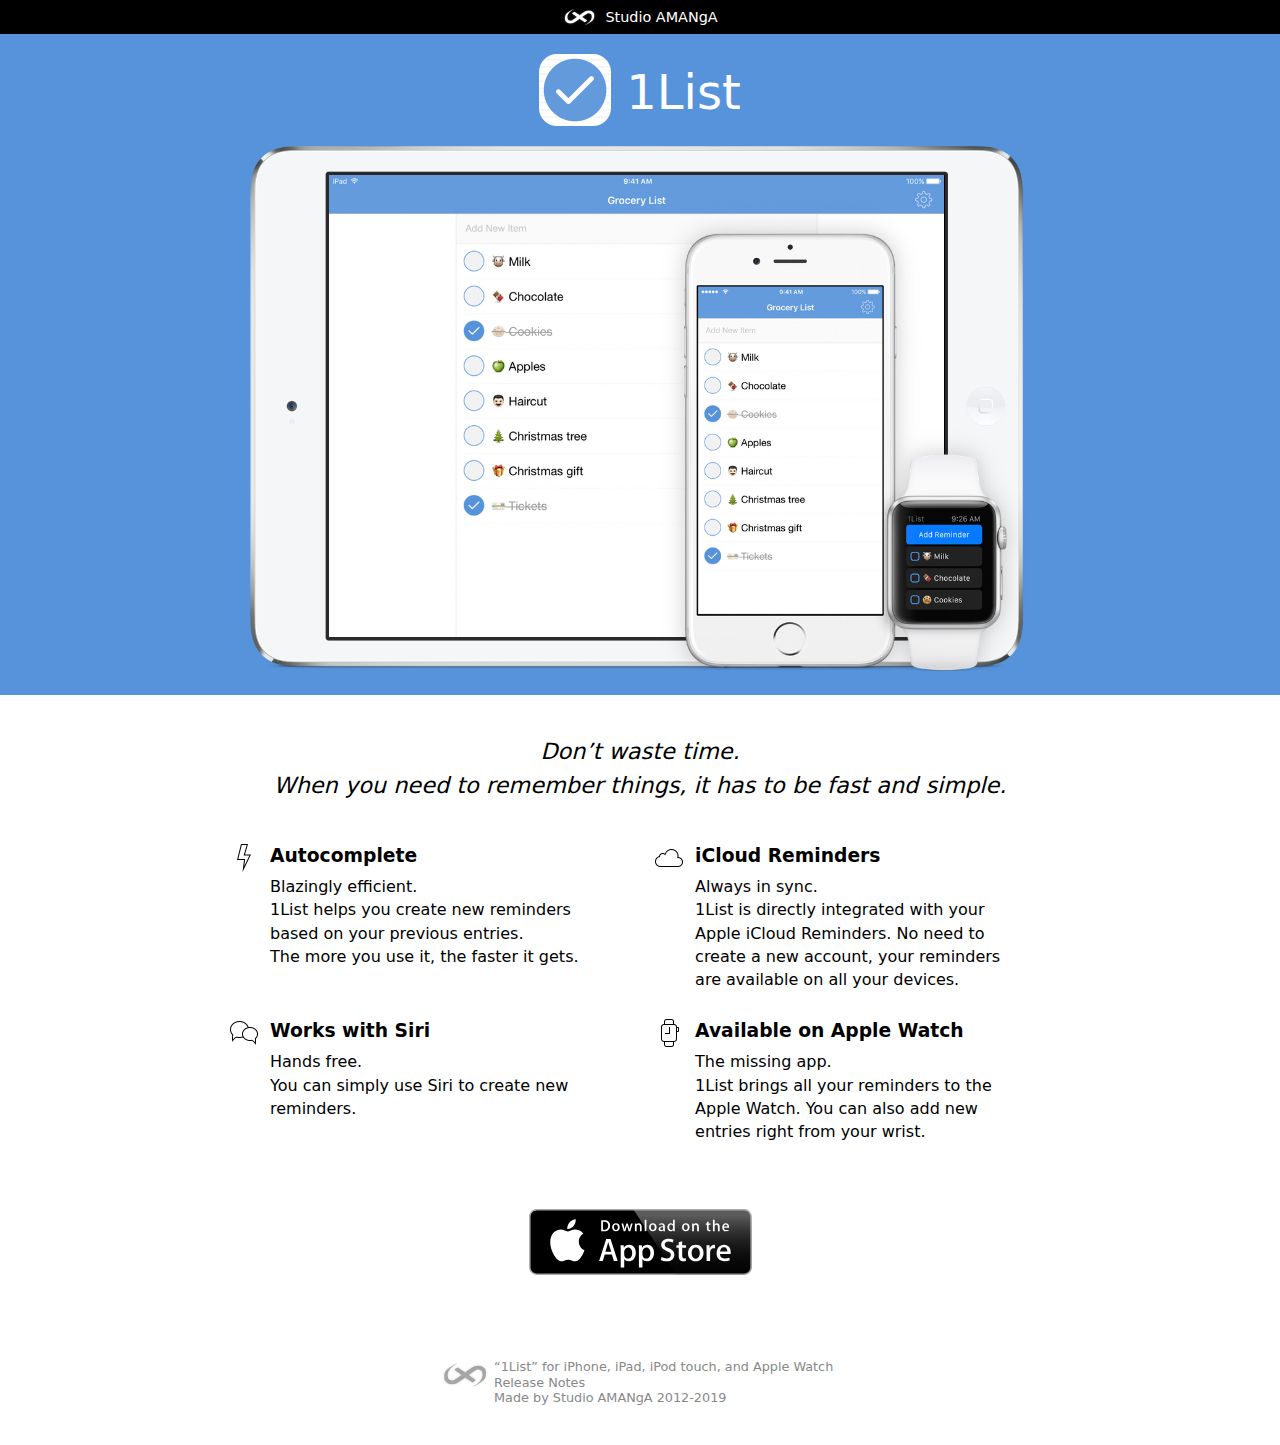
==== index.html @ 4c3adee9 "Update makefile for release notes" ====
<!DOCTYPE html>
<html lang='en'>
<head>
<meta charset='utf-8'>
<title>1List for iPhone, iPad, and Apple Watch</title>
<link href='style.css?val' rel='stylesheet' type='text/css'>
<link href='https://www.studioamanga.com/onelist/' rel='canonical'>
<link href='https://www.studioamanga.com/img/favicon.ico' rel='shortcut icon'>
<meta content='1List, fast and simple reminders.' name='description'>
<meta content='width=device-width' name='viewport'>
<meta content='app-id=579440241' name='apple-itunes-app'>
</head>
<body>
<nav class='general'>
<ul>
<li>
<a href='https://www.studioamanga.com/'>
<img alt='StdAMG' src='img/icon-amg.png'>
<span>Studio AMANgA</span>
</a>
</li>
</ul>
</nav>
<header class='top'>
<div class='title'>
<img alt='Icon' class='icon' src='img/icon-72-2x.png'>
<h1>1List</h1>
</div>
<div>
<img alt='Screens' class='showcase' src='img/screens.png'>
</div>
</header>
<section class='main'>
<div class='tagline'>
Don’t waste time.
<br>
When you need to remember things, it has to be fast and simple.
</div>
<div class='feature'>
<h3>Autocomplete</h3>
<img alt='Fast' src='img/icon-lightning-bolt.png'>
<p>
Blazingly efficient.
<br>
1List helps you create new reminders based on your previous entries.
<br>
The more you use it, the faster it gets.
</p>
</div>
<div class='feature'>
<h3>iCloud Reminders</h3>
<img alt='Cloud' src='img/icon-cloud.png'>
<p>
Always in sync.
<br>
1List is directly integrated with your Apple iCloud Reminders. No need to create a new account, your reminders are available on all your devices.
</p>
</div>
<div class='feature'>
<h3>Works with Siri</h3>
<img alt='Siri' src='img/icon-chat.png'>
<p>
Hands free.
<br>
You can simply use Siri to create new reminders.
</p>
</div>
<div class='feature'>
<h3>Available on Apple Watch</h3>
<img alt='Apple Watch' src='img/icon-watch.png'>
<p>
The missing app.
<br>
1List brings all your reminders to the Apple Watch. You can also add new entries right from your wrist.
</p>
</div>
<p class='download'>
<a href='https://itunes.apple.com/app/1list-fast-simple-reminders/id579440241?mt=8&amp;at=1000lMiD'>
<img alt='Download on the App Store' src='img/download-appstore.svg'>
</a>
</p>
</section>
<footer>
<a href='https://www.studioamanga.com'>
<img alt='StdAMG' src='img/amgmini-black.png'>
</a>
<p>
“1List” for iPhone, iPad, iPod touch, and Apple Watch
<br>
<a href='releasenotes'>Release Notes</a>
<br>
Made by Studio AMANgA 2012-2019
</p>
</footer>
<script>
  var _gaq = _gaq || [];
  _gaq.push(['_setAccount', 'UA-18279263-1']);
  _gaq.push(['_trackPageview']);
  (function() {
    var ga = document.createElement('script'); ga.type = 'text/javascript'; ga.async = true;
    ga.src = ('https:' == document.location.protocol ? 'https://ssl' : 'http://www') + '.google-analytics.com/ga.js';
    var s = document.getElementsByTagName('script')[0]; s.parentNode.insertBefore(ga, s);
  })();
</script>
</body>
</html>
---- style.css ----
:root {
  color-scheme: light dark;
  --background-color: white;
  --text-color: black; }

body {
  font-family: system-ui, -apple-system, "Helvetica Neue", Arial, Helvetica, Geneva, sans-serif;
  margin: 0px;
  background-color: var(--background-color);
  color: var(--text-color); }

nav.general {
  display: block;
  text-align: center;
  background-color: black;
  color: white;
  margin-top: 0;
  padding-top: 0;
  font-size: 0.9em; }
  nav.general ul {
    margin: 0;
    padding: 0;
    list-style: none; }
    nav.general ul li {
      display: inline-block; }
      nav.general ul li a {
        display: block;
        padding: 6px 17px 6px 17px;
        color: white;
        text-decoration: none;
        vertical-align: top; }
        nav.general ul li a span, nav.general ul li a img {
          display: inline-block;
          vertical-align: top;
          height: 22px; }
        nav.general ul li a span {
          position: relative;
          top: 3px; }
        nav.general ul li a img {
          margin-right: 4px;
          border-radius: 4px; }
        nav.general ul li a:HOVER {
          background-color: #333; }
      nav.general ul li:first-child {
        display: inline-block; }

header {
  display: block;
  padding-top: 20px;
  padding-bottom: 20px;
  margin-bottom: 40px;
  text-align: center;
  background-color: #5693DB;
  color: white; }
  header.cropped-bottom {
    padding-bottom: 0;
    overflow: hidden; }
    header.cropped-bottom .showcase {
      margin-bottom: -6px; }
  header .title {
    padding-bottom: 20px; }
    header .title .icon,
    header .title h1 {
      display: inline-block;
      margin: 0px;
      padding: 0px;
      vertical-align: top;
      font-weight: normal; }
    header .title .icon {
      border-radius: 18px;
      height: 72px; }
    header .title h1 {
      padding-left: 10px;
      position: relative;
      top: 10px;
      font-size: 3em; }
  header .showcase {
    width: 90%;
    max-width: 780px; }

section.main {
  max-width: 860px;
  margin: 0 auto 0 auto; }
  section.main .tagline {
    font-size: 1.4em;
    font-style: italic;
    line-height: 1.5em;
    text-align: center;
    margin: 0 20px 40px 20px; }
  section.main .feature {
    position: relative;
    display: inline-block;
    width: 380px;
    vertical-align: top;
    margin: 0 20px 20px 20px; }
    section.main .feature h3, section.main .feature p {
      padding: 0 20px 0 40px;
      margin: 0 0 6px 0;
      line-height: 1.45em; }
    section.main .feature img {
      position: absolute;
      top: 2px;
      left: 0;
      width: 28px;
      height: 28px; }
  section.main .download {
    margin-top: 40px;
    text-align: center; }
    section.main .download img {
      width: 225px;
      height: 66px; }

.screenshots {
  text-align: center;
  margin: 40px 20px 0 20px; }
  .screenshots img {
    padding: 20px; }

footer {
  margin: 80px auto 40px auto;
  padding: 0 20px;
  max-width: 400px;
  color: #888;
  font-size: 0.8em;
  line-height: 1.2em; }
  footer a {
    color: #888;
    text-decoration: none; }
    footer a img {
      opacity: 0.35;
      width: 50px; }
    footer a:HOVER {
      color: #444; }
      footer a:HOVER img {
        opacity: 0.6; }
  footer img,
  footer p {
    display: inline-block;
    vertical-align: top;
    margin: 0px; }

@media all and (max-width: 860px) {
  nav.general ul li {
    display: none; }
    nav.general ul li:first-child {
      display: inline-block; }

  section.main {
    max-width: inherit; }
    section.main .feature {
      width: inherit;
      display: block; } }
@media (prefers-color-scheme: dark) {
  :root {
    --background-color: black;
    --text-color: white; }

  section.main .feature img {
    -webkit-filter: invert(1);
    filter: invert(1); }

  footer img {
    -webkit-filter: invert(1);
    filter: invert(1); } }

/*# sourceMappingURL=style.css.map */
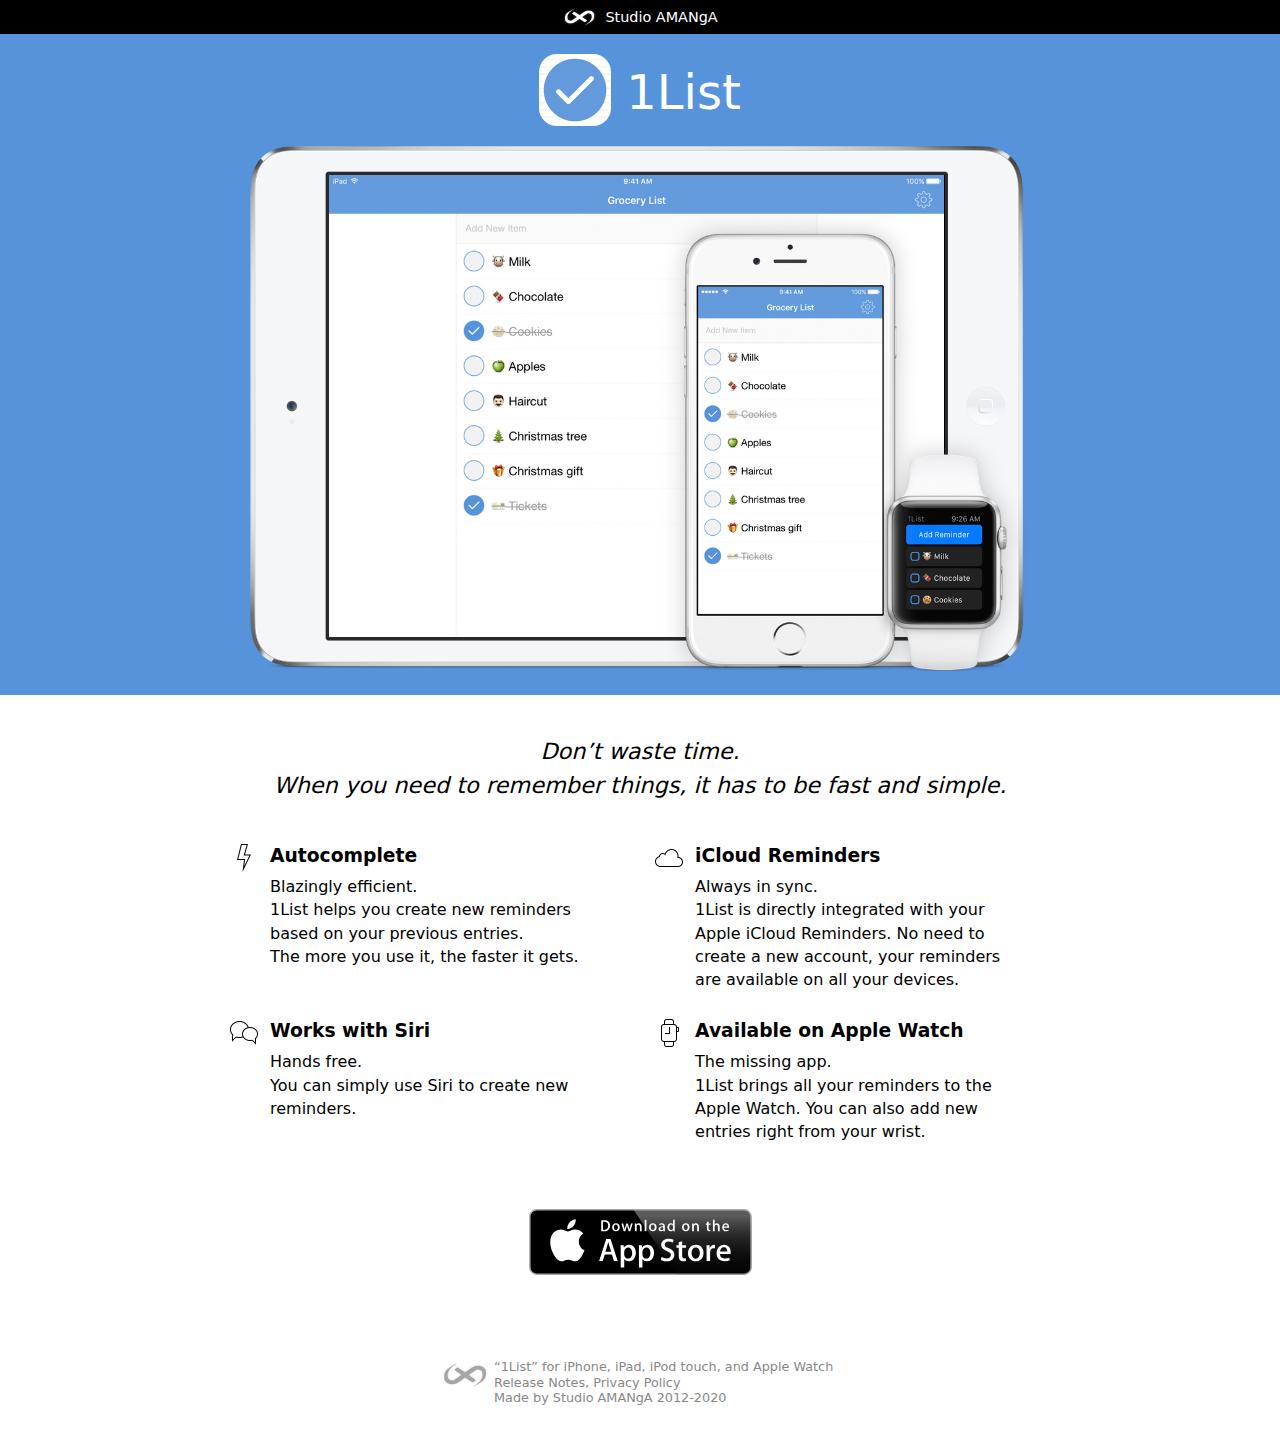
==== commit e580739c: "Include privacy policy link, update style" ====
--- a/index.html
+++ b/index.html
@@ -86,10 +86,10 @@
 </a>
 <p>
 “1List” for iPhone, iPad, iPod touch, and Apple Watch
+<br><a href='releasenotes'>Release Notes</a>,
+<a href='privacy-policy'>Privacy Policy</a>
 <br>
-<a href='releasenotes'>Release Notes</a>
-<br>
-Made by Studio AMANgA 2012-2019
+Made by Studio AMANgA 2012-2020
 </p>
 </footer>
 <script>
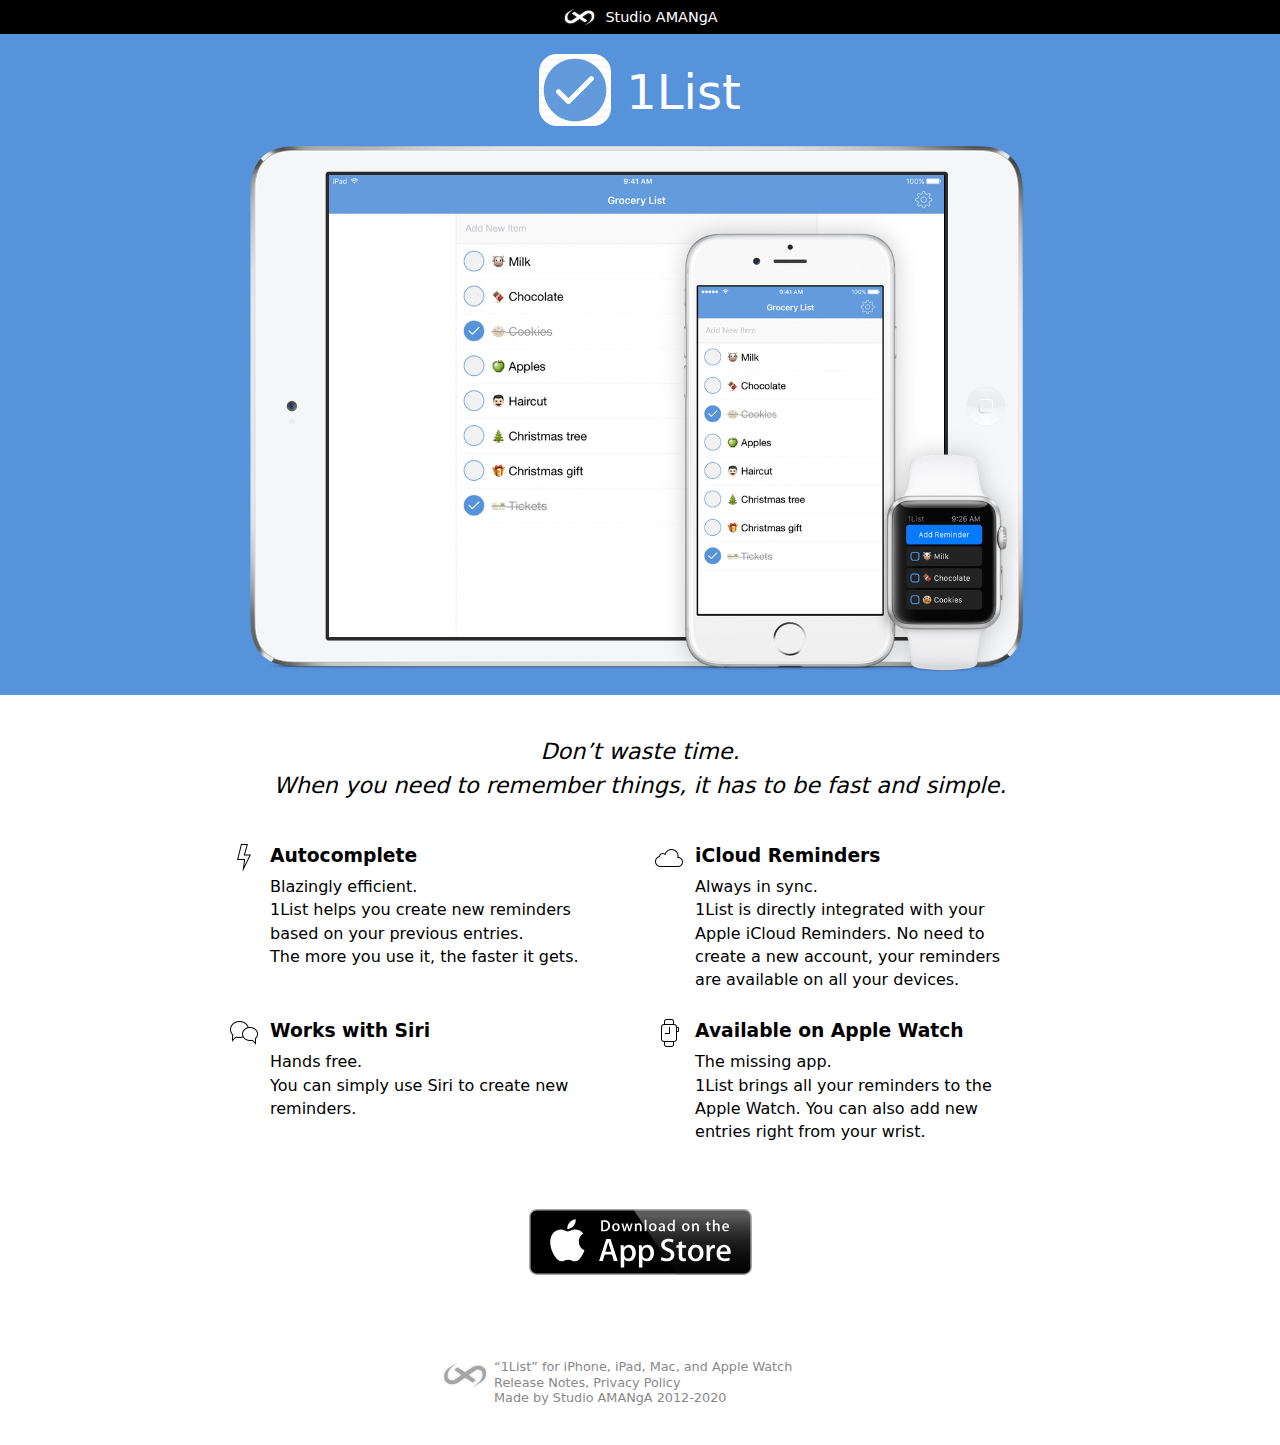
==== commit f7699746: "Update release notes, add macOS version" ====
--- a/index.html
+++ b/index.html
@@ -2,7 +2,7 @@
 <html lang='en'>
 <head>
 <meta charset='utf-8'>
-<title>1List for iPhone, iPad, and Apple Watch</title>
+<title>1List for iPhone, iPad, Mac, and Apple Watch</title>
 <link href='style.css?val' rel='stylesheet' type='text/css'>
 <link href='https://www.studioamanga.com/onelist/' rel='canonical'>
 <link href='https://www.studioamanga.com/img/favicon.ico' rel='shortcut icon'>
@@ -85,7 +85,7 @@
 <img alt='StdAMG' src='img/amgmini-black.png'>
 </a>
 <p>
-“1List” for iPhone, iPad, iPod touch, and Apple Watch
+“1List” for iPhone, iPad, Mac, and Apple Watch
 <br><a href='releasenotes'>Release Notes</a>,
 <a href='privacy-policy'>Privacy Policy</a>
 <br>
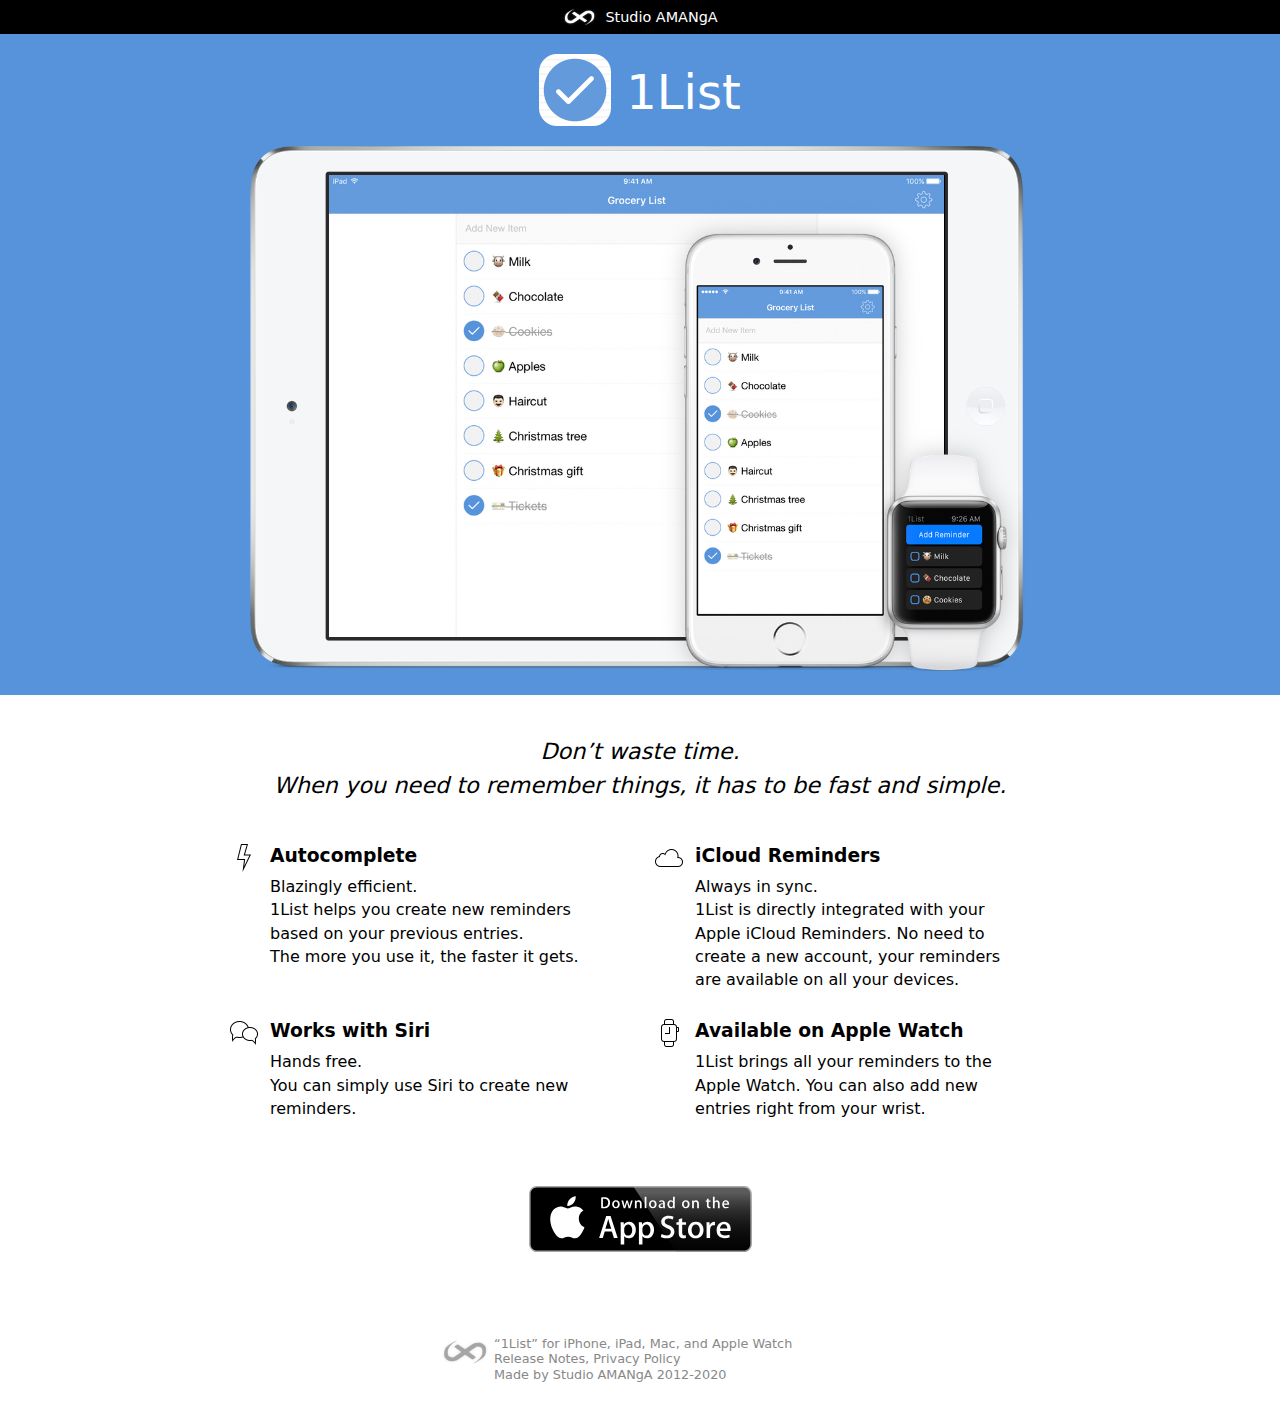
==== commit 9549e7d8: "Update copy" ====
--- a/index.html
+++ b/index.html
@@ -69,8 +69,6 @@
 <h3>Available on Apple Watch</h3>
 <img alt='Apple Watch' src='img/icon-watch.png'>
 <p>
-The missing app.
-<br>
 1List brings all your reminders to the Apple Watch. You can also add new entries right from your wrist.
 </p>
 </div>
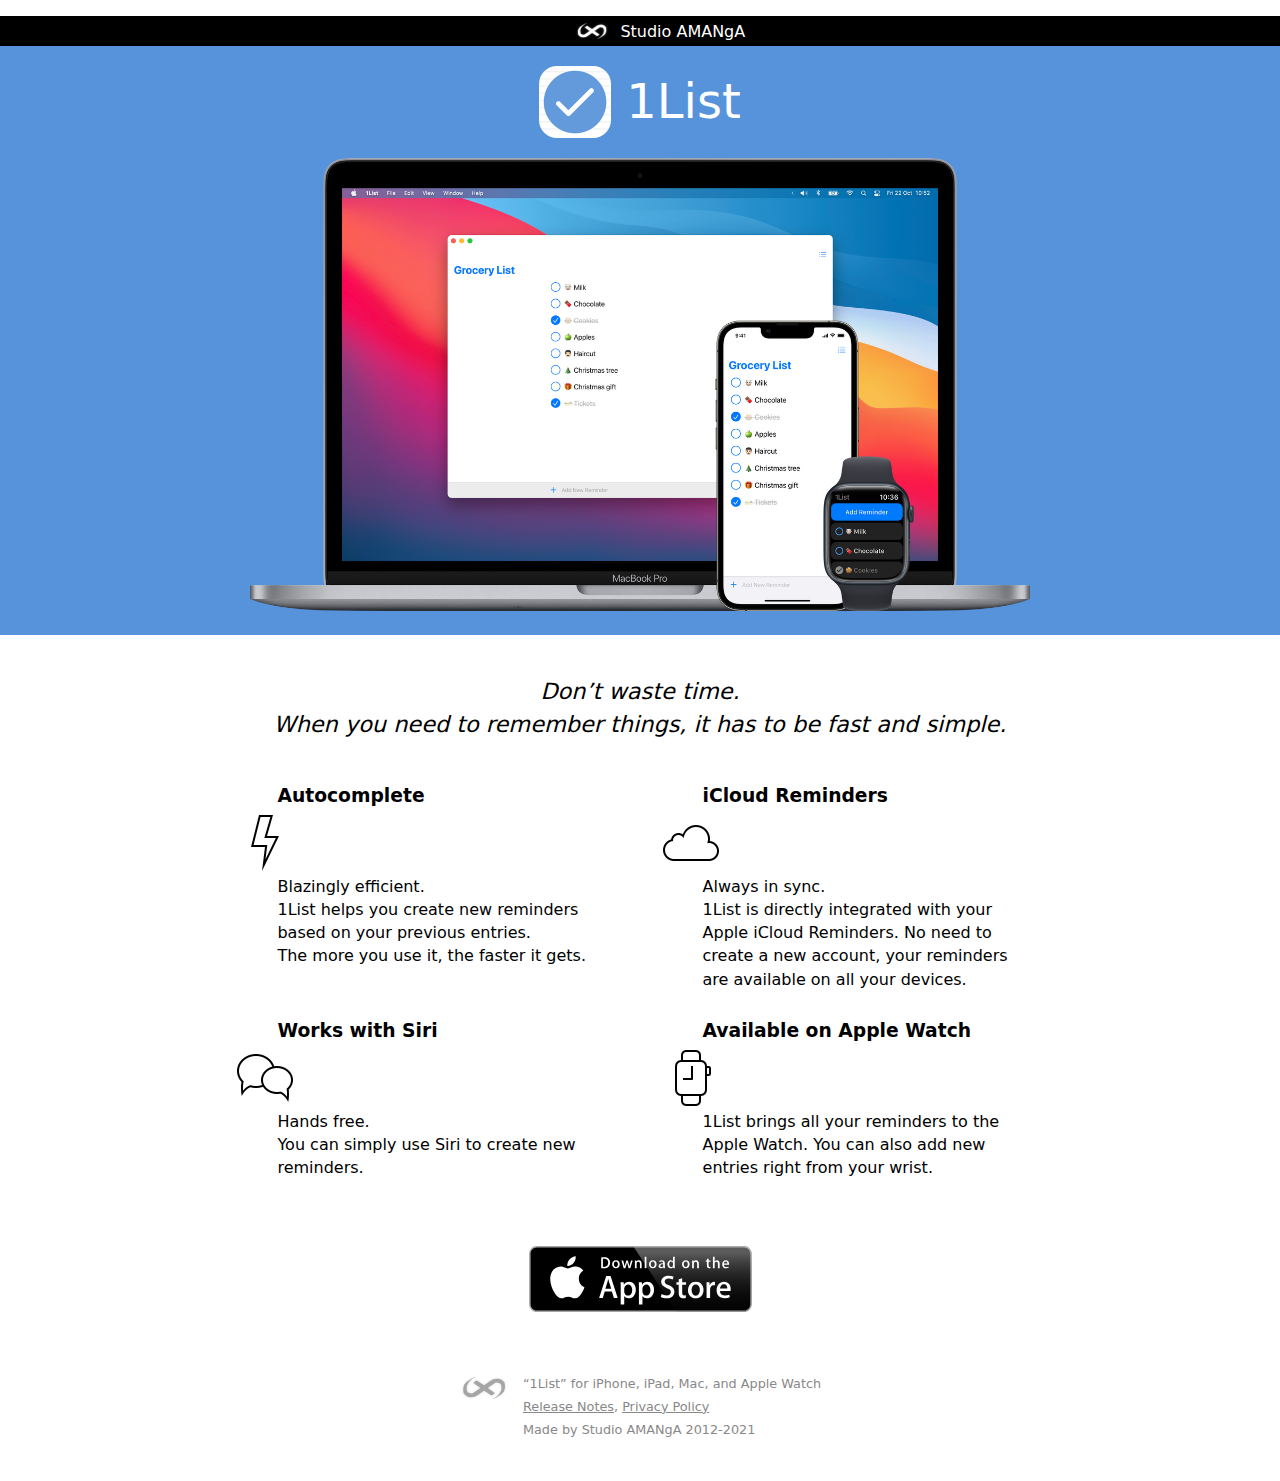
==== commit 50b00fa7: "Bump year" ====
--- a/index.html
+++ b/index.html
@@ -87,18 +87,8 @@
 <br><a href='releasenotes'>Release Notes</a>,
 <a href='privacy-policy'>Privacy Policy</a>
 <br>
-Made by Studio AMANgA 2012-2020
+Made by Studio AMANgA 2012-2021
 </p>
 </footer>
-<script>
-  var _gaq = _gaq || [];
-  _gaq.push(['_setAccount', 'UA-18279263-1']);
-  _gaq.push(['_trackPageview']);
-  (function() {
-    var ga = document.createElement('script'); ga.type = 'text/javascript'; ga.async = true;
-    ga.src = ('https:' == document.location.protocol ? 'https://ssl' : 'http://www') + '.google-analytics.com/ga.js';
-    var s = document.getElementsByTagName('script')[0]; s.parentNode.insertBefore(ga, s);
-  })();
-</script>
 </body>
 </html>
--- a/style.css
+++ b/style.css
@@ -4,45 +4,31 @@
   --text-color: black; }
 
 body {
-  font-family: system-ui, -apple-system, "Helvetica Neue", Arial, Helvetica, Geneva, sans-serif;
+  font-family: system-ui, -apple-system, Arial, sans-serif;
   margin: 0px;
   background-color: var(--background-color);
-  color: var(--text-color); }
+  color: var(--text-color);
+  text-align: center; }
 
 nav.general {
-  display: block;
-  text-align: center;
-  background-color: black;
-  color: white;
-  margin-top: 0;
-  padding-top: 0;
-  font-size: 0.9em; }
-  nav.general ul {
-    margin: 0;
-    padding: 0;
-    list-style: none; }
-    nav.general ul li {
-      display: inline-block; }
-      nav.general ul li a {
-        display: block;
-        padding: 6px 17px 6px 17px;
-        color: white;
-        text-decoration: none;
-        vertical-align: top; }
-        nav.general ul li a span, nav.general ul li a img {
-          display: inline-block;
-          vertical-align: top;
-          height: 22px; }
-        nav.general ul li a span {
-          position: relative;
-          top: 3px; }
-        nav.general ul li a img {
-          margin-right: 4px;
-          border-radius: 4px; }
-        nav.general ul li a:HOVER {
-          background-color: #333; }
-      nav.general ul li:first-child {
-        display: inline-block; }
+  height: 30px;
+  background-color: black; }
+  nav.general a {
+    display: inline-block;
+    padding: 0 10px 0 10px;
+    height: 30px;
+    color: white;
+    text-decoration: none; }
+    nav.general a img {
+      margin-right: 6px;
+      height: 22px;
+      position: relative;
+      top: 4px; }
+    nav.general a span {
+      position: relative;
+      top: -1px; }
+    nav.general a:HOVER {
+      background-color: #333; }
 
 header {
   display: block;
@@ -72,7 +58,7 @@
     header .title h1 {
       padding-left: 10px;
       position: relative;
-      top: 10px;
+      top: 7px;
       font-size: 3em; }
   header .showcase {
     width: 90%;
@@ -87,22 +73,28 @@
     line-height: 1.5em;
     text-align: center;
     margin: 0 20px 40px 20px; }
+  section.main blockquote {
+    text-align: left;
+    margin-left: 0; }
   section.main .feature {
     position: relative;
     display: inline-block;
     width: 380px;
     vertical-align: top;
+    text-align: left;
     margin: 0 20px 20px 20px; }
     section.main .feature h3, section.main .feature p {
       padding: 0 20px 0 40px;
       margin: 0 0 6px 0;
       line-height: 1.45em; }
-    section.main .feature img {
+    section.main .feature .bulleticon {
       position: absolute;
-      top: 2px;
+      top: -6px;
       left: 0;
-      width: 28px;
-      height: 28px; }
+      width: 30px;
+      height: 30px;
+      font-size: 30px;
+      font-weight: lighter; }
   section.main .download {
     margin-top: 40px;
     text-align: center; }
@@ -117,18 +109,23 @@
     padding: 20px; }
 
 footer {
-  margin: 80px auto 40px auto;
+  display: inline-block;
+  margin: 40px auto 40px auto;
   padding: 0 20px;
-  max-width: 400px;
   color: #888;
+  text-align: left;
   font-size: 0.8em;
-  line-height: 1.2em; }
+  line-height: 1.8em; }
+  footer p a {
+    text-decoration: underline; }
   footer a {
     color: #888;
     text-decoration: none; }
     footer a img {
+      margin-right: 10px;
       opacity: 0.35;
-      width: 50px; }
+      width: 50px;
+      text-decoration: none; }
     footer a:HOVER {
       color: #444; }
       footer a:HOVER img {
@@ -140,11 +137,6 @@
     margin: 0px; }
 
 @media all and (max-width: 860px) {
-  nav.general ul li {
-    display: none; }
-    nav.general ul li:first-child {
-      display: inline-block; }
-
   section.main {
     max-width: inherit; }
     section.main .feature {
@@ -161,6 +153,8 @@
 
   footer img {
     -webkit-filter: invert(1);
-    filter: invert(1); } }
+    filter: invert(1); }
+  footer a:HOVER {
+    color: #bbb; } }
 
 /*# sourceMappingURL=style.css.map */
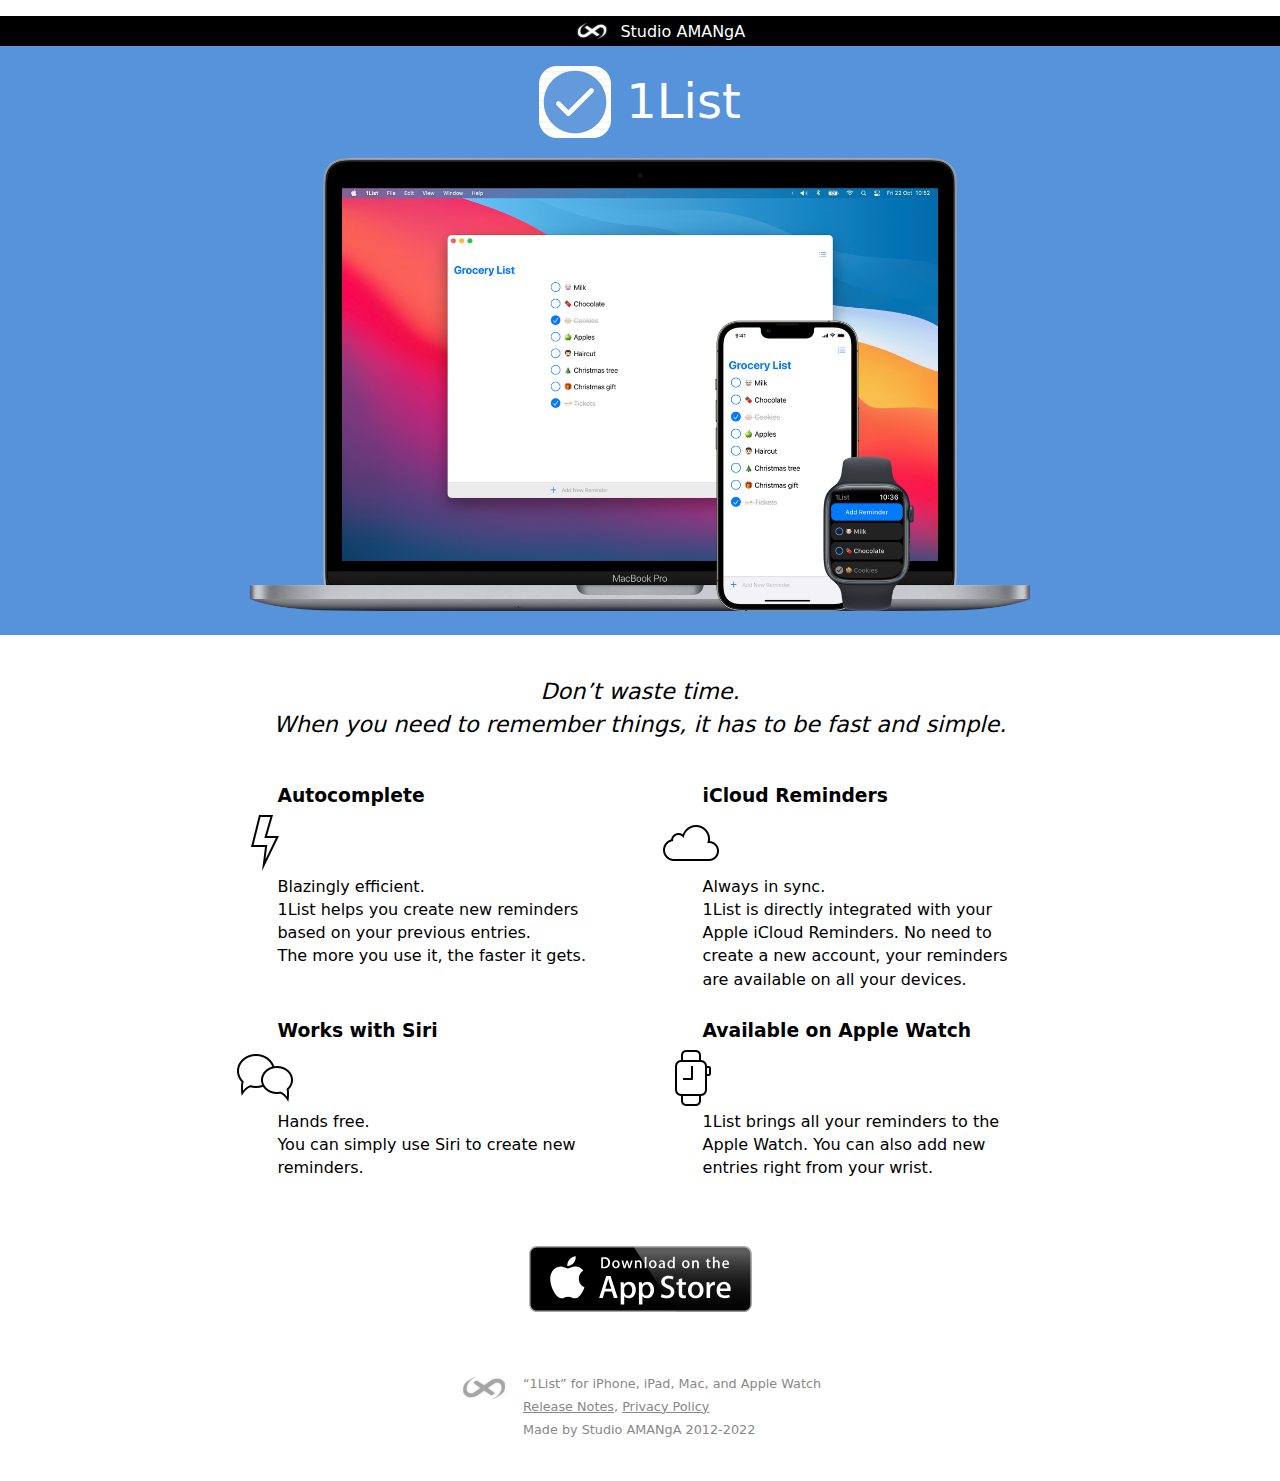
==== commit 2ba4066a: "Bump copyright year" ====
--- a/index.html
+++ b/index.html
@@ -87,7 +87,7 @@
 <br><a href='releasenotes'>Release Notes</a>,
 <a href='privacy-policy'>Privacy Policy</a>
 <br>
-Made by Studio AMANgA 2012-2021
+Made by Studio AMANgA 2012-2022
 </p>
 </footer>
 </body>
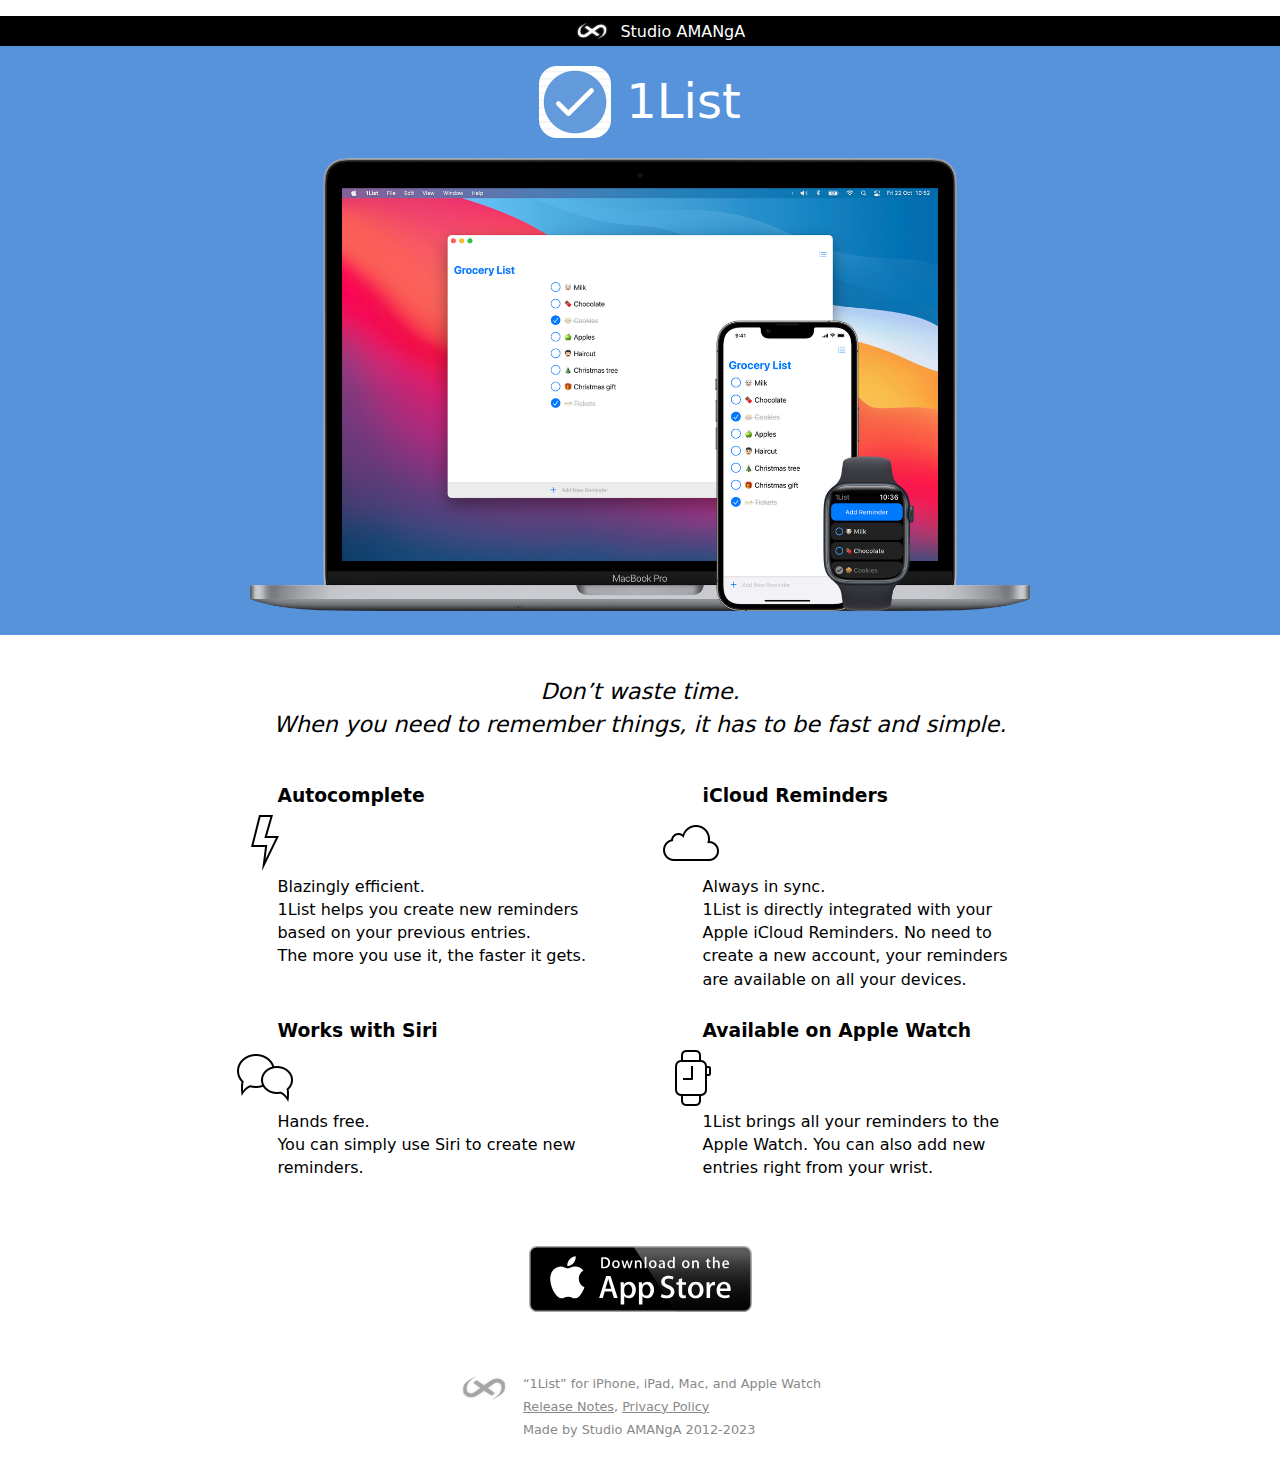
==== commit ea441e5e: "Bump copyright year" ====
--- a/index.html
+++ b/index.html
@@ -87,7 +87,7 @@
 <br><a href='releasenotes'>Release Notes</a>,
 <a href='privacy-policy'>Privacy Policy</a>
 <br>
-Made by Studio AMANgA 2012-2022
+Made by Studio AMANgA 2012-2023
 </p>
 </footer>
 </body>
